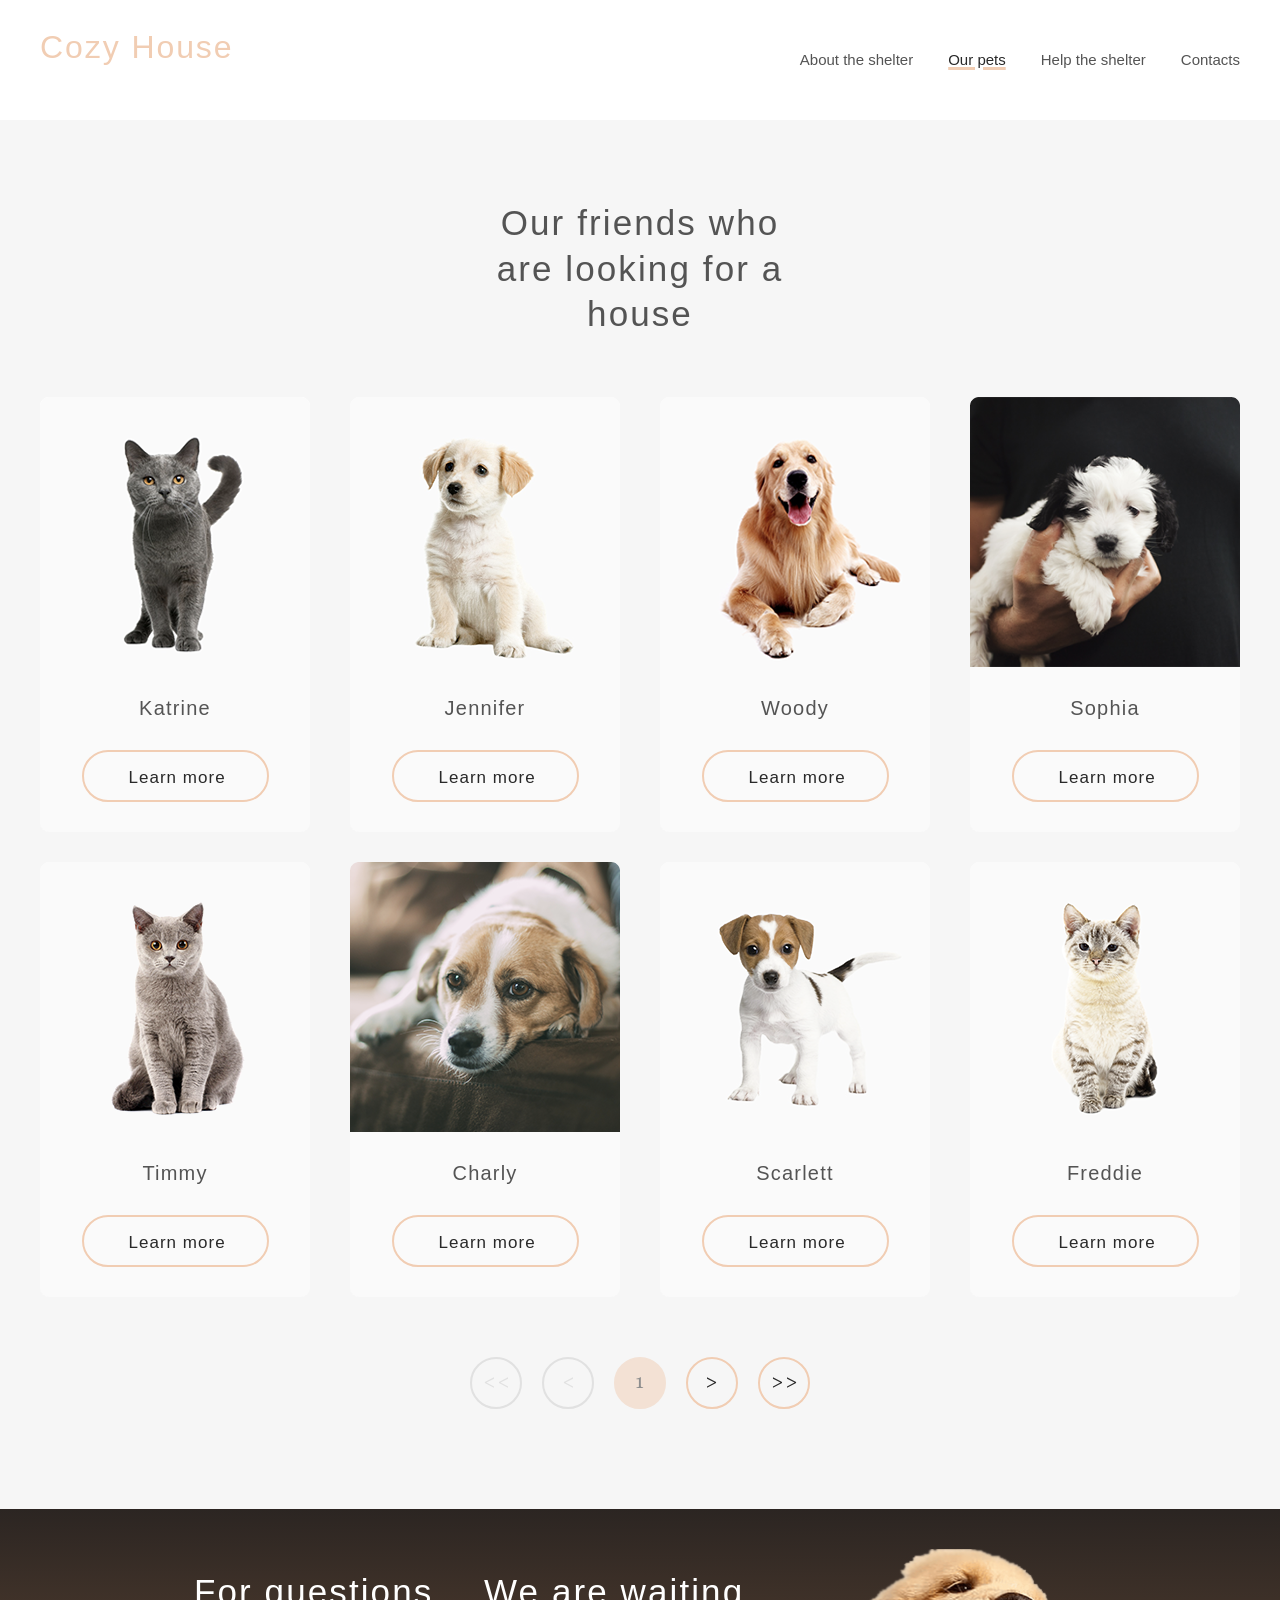
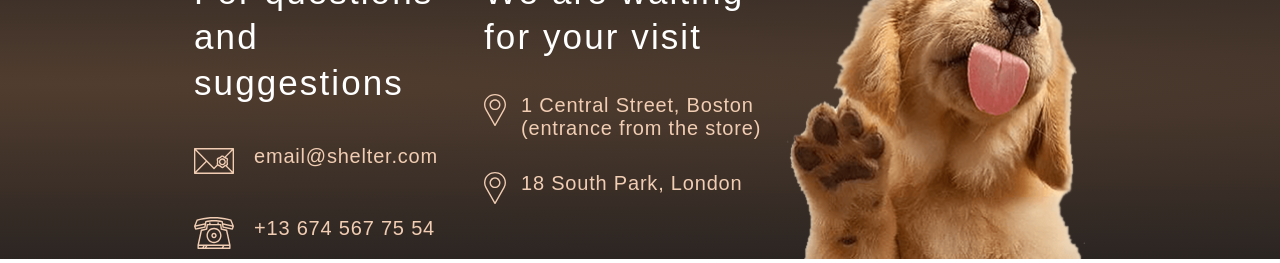
==== pages/our-pets.html @ fdd3b84b "feat: add our-pets page" ====
<!DOCTYPE html>
<html lang="en">

<head>
  <meta charset="UTF-8">
  <meta name="viewport" content="width=device-width, initial-scale=1.0">
  <link rel="stylesheet" href="../css/main.css">
  <title>Cozy House</title>
</head>

<body>
  <div class="wrapper">
    <section class="section section-header">
      <header class="header header-content">
        <div class="logo">
          <a href="../index.html" class="logo__title-link">
            <h1 class="logo__title logo__title-dark">Cozy House</h1>
          </a>
          <h2 class="logo__subtitle logo__subtitle-dark">Shelter for pets in Boston</h2>
        </div>
        <nav class="nav">
          <ul class="nav__list">
            <li><a href="../index.html" class="nav__item nav__item-dark">About the shelter</a></li>
            <li><a href="" class="nav__item nav__item-active nav__item-active-dark">Our pets</a></li>
            <li><a href="../index.html#help" class="nav__item nav__item-dark">Help the shelter</a></li>
            <li><a href="#contacts" class="nav__item nav__item-dark">Contacts</a></li>
          </ul>
        </nav>
      </header>
    </section>
    <section class="section pets" id="our">
      <div class="content pets__content pets__content-our">
        <h2 class="title pets__title">
          Our friends who <br> are looking for a house
        </h2>
        <div class="pets__slider pets__slider-our">
          <div class="pet-card">
            <div class="pet-card__img">
              <img src="../images/pets/pets-katrine.png" alt="Katrine">
            </div>
            <div class="pet-card__bottom">
              <span class="pets-card__name">Katrine</span>
              <input type="button" value="Learn more" class="pets-card__button">
            </div>
          </div>
          <div class="pet-card pet-card__center">
            <div class="pet-card__img">
              <img src="../images/pets/pets-jennifer.png" alt="Jennifer">
            </div>
            <div class="pet-card__bottom">
              <span class="pets-card__name">Jennifer</span>
              <input type="button" value="Learn more" class="pets-card__button">
            </div>
          </div>
          <div class="pet-card">
            <div class="pet-card__img">
              <img src="../images/pets/pets-woody.png" alt="Woody">
            </div>
            <div class="pet-card__bottom">
              <span class="pets-card__name">Woody</span>
              <input type="button" value="Learn more" class="pets-card__button">
            </div>
          </div>
          <div class="pet-card">
            <div class="pet-card__img">
              <img src="../images/pets/pets-sophia.png" alt="Sophia">
            </div>
            <div class="pet-card__bottom">
              <span class="pets-card__name">Sophia</span>
              <input type="button" value="Learn more" class="pets-card__button">
            </div>
          </div>
          <div class="pet-card">
            <div class="pet-card__img">
              <img src="../images/pets/pets-timmy.png" alt="Timmy">
            </div>
            <div class="pet-card__bottom">
              <span class="pets-card__name">Timmy</span>
              <input type="button" value="Learn more" class="pets-card__button">
            </div>
          </div>
          <div class="pet-card">
            <div class="pet-card__img">
              <img src="../images/pets/pets-charly.png" alt="Charly">
            </div>
            <div class="pet-card__bottom">
              <span class="pets-card__name">Charly</span>
              <input type="button" value="Learn more" class="pets-card__button">
            </div>
          </div>
          <div class="pet-card">
            <div class="pet-card__img">
              <img src="../images/pets/pets-scarlet.png" alt="Scarlett">
            </div>
            <div class="pet-card__bottom">
              <span class="pets-card__name">Scarlett</span>
              <input type="button" value="Learn more" class="pets-card__button">
            </div>
          </div>
          <div class="pet-card">
            <div class="pet-card__img">
              <img src="../images/pets/pets-freddie.png" alt="Freddie">
            </div>
            <div class="pet-card__bottom">
              <span class="pets-card__name">Freddie</span>
              <input type="button" value="Learn more" class="pets-card__button">
            </div>
          </div>
        </div>
        <div class="pets__navigation">
          <button disabled class="button-arrow button-arrow-unactive">
            <object type="image/svg+xml" data="../images/icons/icon-arrow-two-left.svg"></object>
          </button>
          <button disabled class="button-arrow button-arrow-unactive">
            <object type="image/svg+xml" data="../images/icons/icon-arrow-one-left.svg"></object>
          </button>
          <button disabled class="button-arrow button-arrow-number">
            <object type="image/svg+xml" data="../images/icons/icon-1.svg"></object>
          </button>
          <button class="button-arrow button-arrow-active">
            <object type="image/svg+xml" data="../images/icons/icon-arrow-one-right.svg"></object>
          </button>
          <button class="button-arrow button-arrow-active">
            <object type="image/svg+xml" data="../images/icons/icon-arrow-two-right.svg"></object>
          </button>
        </div>
      </div>
    </section>
    <footer class="section footer" id="contacts">
      <div class="content footer__content">
        <div class="footer__contact">
          <h2 class="title footer__titel">For questions and suggestions</h2>
          <ul class="footer__contact-list">
            <li class="email-phone">
              <div class="email__svg">
                <a href="mailto:email@shelter.com">
                  <img src="../images/icons/icon-email.svg" alt="email">
                </a>
              </div>
              <div>
                <a href="mailto:email@shelter.com" class="link">email@shelter.com</a>
              </div>
            </li>
            <li class="email-phone">
              <div class="phone__svg">
                <a href="tel:+136745677554">
                  <img src="../images/icons/icon-phone.svg" alt="phone">
                </a>
              </div>
              <div>
                <a href="tel:+136745677554" class="link">+13 674 567 75 54</a>
              </div>
            </li>
          </ul>
        </div>
        <div class="footer__adress">
          <h2 class="title footer__titel">We are waiting for your visit</h2>
          <ul class="footer__adress-list">
            <li class="adress">
              <div class="adress__svg">
                <object type="image/svg+xml" data="../images/icons/icon-marker.svg"></object>
              </div>
              <div>
                <a href="https://www.google.com/maps/search/1+Central+Street,+Boston/@42.3144474,-71.0526844,12z/data=!3m1!4b1?entry=ttu"
                  class="link" target="_blank">1 Central Street, Boston (entrance from the store)</a>
              </div>
            </li>
            <li class="adress">
              <div class="adress__svg">
                <object type="image/svg+xml" data="../images/icons/icon-marker.svg"></object>
              </div>
              <div>
                <a href="https://www.google.com/maps/search/18+South+Park,+London/@51.4202201,-0.1984595,17z/data=!3m1!4b1?entry=ttu"
                  class="link" target="_blank">18 South Park, London</a>
              </div>
            </li>
          </ul>
        </div>
        <div class="footer-puppy">
          <img src="../images/footer-puppy.svg" alt="Dog footer">
        </div>
      </div>
    </footer>
  </div>
</body>

</html>
---- css/main.css ----
* {
  box-sizing: border-box;
  padding: 0;
  margin: 0;
}

html {
  scroll-behavior: smooth;
}

.wrapper {
  min-height: 100%;
  margin: 0 auto;
  padding: 0;
}

.section {
  display: flex;
  flex-direction: column;
  align-items: center;
}

.title {
  font-family: "Georgia", sans-serif;
  font-weight: 400;
  font-size: 35px;
  line-height: 130%;
  letter-spacing: 0.06em;
  color: #545454;
  cursor: default;
}

.subtitle {
  font-family: "Arial", sans-serif;
  font-weight: 400;
  font-size: 15px;
  line-height: 160%;
  color: #4c4c4c;
  cursor: default;
}
.subtitle-white {
  color: #cdcdcd;
  width: 460px;
}

.link {
  font-family: "Georgia", sans-serif;
  font-weight: 400;
  font-size: 20px;
  line-height: 115%;
  letter-spacing: 0.04em;
  color: #f1cdb3;
  text-decoration: none;
  transition: 0.2s;
}
.link:hover {
  color: #fff;
}

.header {
  width: 1200px;
  height: 60px;
  display: flex;
  align-items: center;
  justify-content: space-between;
  margin: 30px 0px 0px 0px;
}
.header .logo {
  width: auto;
  height: 60px;
  display: flex;
  flex-direction: column;
  align-items: center;
  gap: 10px;
}
.header .logo__title {
  font-family: "Georgia", sans-serif;
  font-weight: 400;
  font-size: 32px;
  line-height: 110%;
  letter-spacing: 0.06em;
  color: #f1cdb3;
}
.header .logo__subtitle {
  font-family: "Arial", sans-serif;
  font-weight: 400;
  font-size: 13px;
  letter-spacing: 0.1em;
  color: #fff;
}

.nav {
  display: flex;
  flex-direction: row;
}
.nav__list {
  display: flex;
  flex-wrap: wrap;
  justify-content: space-between;
  list-style: none;
  gap: 35px;
}
.nav__item {
  font-family: "Arial", sans-serif;
  text-decoration: none;
  font-weight: 400;
  font-size: 15px;
  line-height: 160%;
  color: #cdcdcd;
  transition: 0.2s;
}
.nav__item:hover {
  color: #fafafa;
}
.nav__item-active {
  -webkit-text-decoration: underline solid #f1cdb3 3px;
          text-decoration: underline solid #f1cdb3 3px;
  color: #fafafa;
  cursor: default;
}

.footer {
  background-size: cover;
  background: radial-gradient(549.89% 73.65% at 5.73% 50%, rgb(81, 61, 47) 0%, rgb(26, 26, 28) 100%), url("../images/footer-background.svg");
}
.footer__content {
  margin-top: 40px;
  justify-content: space-between;
}
.footer__titel {
  color: #fff;
  width: 285px;
}
.footer__contact {
  width: 290px;
  height: 234px;
  display: flex;
  flex-direction: column;
  gap: 40px;
  margin: 20px 0px 0px 0px;
}
.footer__adress {
  width: 302px;
  height: 234px;
  display: flex;
  flex-direction: column;
  margin-top: 20px;
}
.footer__contact-list {
  display: flex;
  flex-direction: column;
  gap: 40px;
}
.footer__adress-list {
  display: flex;
  flex-direction: column;
}

.email-phone {
  width: 251px;
  height: 32px;
  display: flex;
  flex-direction: row;
  gap: 20px;
}

.email__svg {
  background-position: center left;
  background-repeat: no-repeat;
  background-size: cover;
  width: 40px;
  height: 32px;
}

.adress {
  width: 302px;
  display: flex;
  flex-direction: row;
  gap: 15px;
  margin: 34px 0 32px 0;
}
.adress:last-child {
  margin: 0px;
}

.footer-puppy {
  width: 300px;
  height: 310px;
}

.content {
  display: flex;
  justify-content: center;
  width: 1200px;
}

.content-column {
  display: flex;
  flex-direction: column;
  max-width: 460px;
}

.startscreen {
  gap: 90px;
  background-size: cover;
  background-image: radial-gradient(237.5% 111.8% at 0% 0%, rgb(91, 72, 58) 0%, rgb(38, 36, 37) 100%), url(../images/start-screen-gradient-background.svg);
}
.startscreen .startscreen__content-collumn {
  margin-top: 163px;
  gap: 42px;
}
.startscreen .title-white {
  font-size: 44px;
  color: #fff;
  letter-spacing: 0em;
  width: 310px;
}
.startscreen .startscreen__content-img {
  width: 698px;
  height: 728px;
  margin-left: 50px;
}

.about {
  background-color: #fff;
}
.about__content {
  gap: 120px;
  margin: 80px 0 100px 0;
}
.about__collumn {
  display: flex;
  flex-direction: column;
  justify-content: center;
  max-width: 430px;
}
.about__collumn-title {
  width: 370px;
  height: 90px;
}
.about-collumn__subtitle {
  margin: 25px 0px;
}
.about-collumn__subtitle:last-child {
  margin: 0px;
}
.about__img {
  background-image: url(../images/about-pets.svg);
  width: 300px;
  height: 408px;
}

.pets {
  background: #f6f6f6;
}
.pets__content {
  flex-direction: column;
  align-items: center;
  margin: 80px 0 100px 0;
  gap: 60px;
}
.pets__title {
  max-width: 400px;
  text-align: center;
  margin: 0 auto;
}

.help {
  background-color: #fff;
}
.help__content {
  display: flex;
  flex-direction: column;
  align-items: center;
  margin: 80px 0 100px 0;
  gap: 60px;
}
.help__title {
  text-align: center;
}
.help__list {
  display: flex;
  flex-wrap: wrap;
  justify-content: center;
  gap: 50px 120px;
}

.list-icon {
  display: flex;
  flex-direction: column;
  align-items: center;
  gap: 30px;
}
.list-icon__text {
  font-family: "Georgia", sans-serif;
  font-weight: 400;
  font-size: 20px;
  line-height: 115%;
  letter-spacing: 0.06em;
  text-align: center;
  color: #545454;
}

.donation {
  background: #f6f6f6;
}
.donation__content {
  max-width: 915px;
  margin: 80px 0 100px 0;
  gap: 30px;
  align-items: center;
}
.donation__img {
  display: flex;
  align-content: center;
  width: 505px;
  height: 261px;
}
.donation__column {
  width: 380px;
  height: 282px;
  gap: 20px;
}
.donation__title {
  width: 300px;
}
.donation__subheading {
  font-family: "Georgia", sans-serif;
  font-weight: 400;
  font-size: 15px;
  line-height: 110%;
  letter-spacing: 0.06em;
  color: #545454;
}
.donation__card {
  display: flex;
  gap: 13px;
  border-radius: 9px;
  padding: 10px 15px;
  width: 349px;
  height: 43px;
  background: #f1cdb3;
}
.donation__subtitle {
  font-family: "Arial", sans-serif;
  font-style: italic;
  font-weight: 400;
  font-size: 12px;
  line-height: 150%;
  color: #b2b2b2;
}

.card-svg {
  fill: #292929;
}

.card-text {
  font-family: "Georgia", sans-serif;
  font-weight: 400;
  font-size: 20px;
  line-height: 115%;
  letter-spacing: 0.06em;
  color: #545454;
  transition: 1s;
}
.card-text:hover {
  color: #fff;
}

.button {
  border-radius: 100px;
  padding: 15px 45px;
  width: 261px;
  height: 52px;
  background-color: #f1cdb3;
  font-family: "Arial", sans-serif;
  font-weight: 400;
  font-size: 17px;
  line-height: 130%;
  letter-spacing: 0.06em;
  color: #292929;
  transition: 0.2s;
}
.button:hover {
  background: #fddcc4;
  border-color: #fddcc4;
  cursor: pointer;
}

.button-arrow {
  width: 52px;
  height: 52px;
  background-color: transparent;
  border-radius: 100px;
  color: #292929;
  border: 2px solid #f1cdb3;
  margin-right: 53px;
  display: flex;
  align-items: center;
  justify-content: center;
  transition: 0.2s;
}
.button-arrow:hover {
  background: #fddcc4;
  border-color: #fddcc4;
}
.button-arrow:last-child {
  margin-left: 53px;
  margin-right: 0px;
}

.content__button {
  width: 207px;
}
.content__button-text {
  font-family: "Arial", sans-serif;
  font-weight: 400;
  font-size: 17px;
  line-height: 130%;
  letter-spacing: 0.06em;
  color: #292929;
  text-decoration: none;
}

.pet-card {
  display: flex;
  flex-direction: column;
  width: 270px;
  height: 435px;
  background-color: #fafafa;
  border-radius: 9px;
  gap: 30px;
  transition: all 0.3s ease;
}
.pet-card:hover {
  transform: scale(1.2);
  box-shadow: 0 5px 15px rgba(0, 0, 0, 0.1);
  cursor: pointer;
}
.pet-card__center {
  margin: 0px 90px;
}
.pet-card__bottom {
  display: flex;
  flex-direction: column;
  align-items: center;
  gap: 30px;
}
.pet-card__img {
  border-radius: 9px 9px 0 0;
  width: 100%;
  height: 270px;
}
.pet-card__img img {
  width: 100%;
  height: 100%;
  -o-object-fit: cover;
     object-fit: cover;
}

.pets-card__button {
  font-family: "Georgia", sans-serif;
  background-color: transparent;
  border: 2px solid #f1cdb3;
  border-radius: 100px;
  padding: 15px 45px;
  width: 187px;
  height: 52px;
  font-weight: 400;
  font-size: 17px;
  line-height: 130%;
  letter-spacing: 0.06em;
  color: #292929;
  transition: 0.2s;
}
.pets-card__button:hover {
  background: #fddcc4;
  border-color: #fddcc4;
  cursor: pointer;
}

.pets-card__name {
  font-family: "Georgia", sans-serif;
  font-weight: 400;
  font-size: 20px;
  letter-spacing: 0.06em;
  text-align: center;
  color: #545454;
}

.pets__slider {
  display: flex;
  justify-content: center;
  align-items: center;
  width: 100%;
}

.pets__button {
  border: none;
  display: flex;
  padding: 0px;
  justify-content: center;
  align-items: center;
  transition: 0.2s;
}
.pets__button:hover {
  background: #fddcc4;
  border-color: #fddcc4;
  cursor: pointer;
}
.pets__button-text {
  font-family: "Georgia", sans-serif;
  font-weight: 400;
  font-size: 17px;
  line-height: 130%;
  letter-spacing: 0.06em;
  color: #292929;
  text-decoration: none;
}

.section-header {
  height: 120px;
  justify-content: center;
}

.header-content {
  width: 1200px;
  height: 60px;
  margin: 0px;
}

.logo__title-dark {
  color: #545454;
}
.logo__subtitle-dark {
  color: #292929;
}
.logo__title-link {
  text-decoration: none;
}

.nav__item-dark {
  color: #545454;
  transition: 1s;
}
.nav__item-dark:hover {
  color: #f1cdb3;
}
.nav__item-active-dark {
  color: #292929;
  transition: 1s;
}
.nav__item-active-dark:hover {
  color: #292929;
}

.pets__content-our {
  gap: 60px;
}
.pets__slider-our {
  flex-wrap: wrap;
  justify-content: space-between;
  gap: 30px 0px;
}

.pet-card__center {
  margin: 0px;
}

.pets__navigation {
  display: flex;
  justify-content: center;
  gap: 20px;
}

.button-arrow {
  margin: 0px;
}
.button-arrow:last-child {
  margin: 0px;
}
.button-arrow-unactive {
  border: 2px solid #cdcdcd;
  margin: 0px;
  cursor: not-allowed;
  opacity: 0.5;
}
.button-arrow-unactive:hover {
  background-color: transparent;
}
.button-arrow-number {
  background: #f1cdb3;
  margin: 0px;
}
.button-arrow-number:hover {
  background-color: #f1cdb3;
}
.button-arrow-active:hover {
  background-color: #f1cdb3;
  cursor: pointer;
}

button:disabled {
  opacity: 0.5;
  cursor: not-allowed;
}/*# sourceMappingURL=main.css.map */
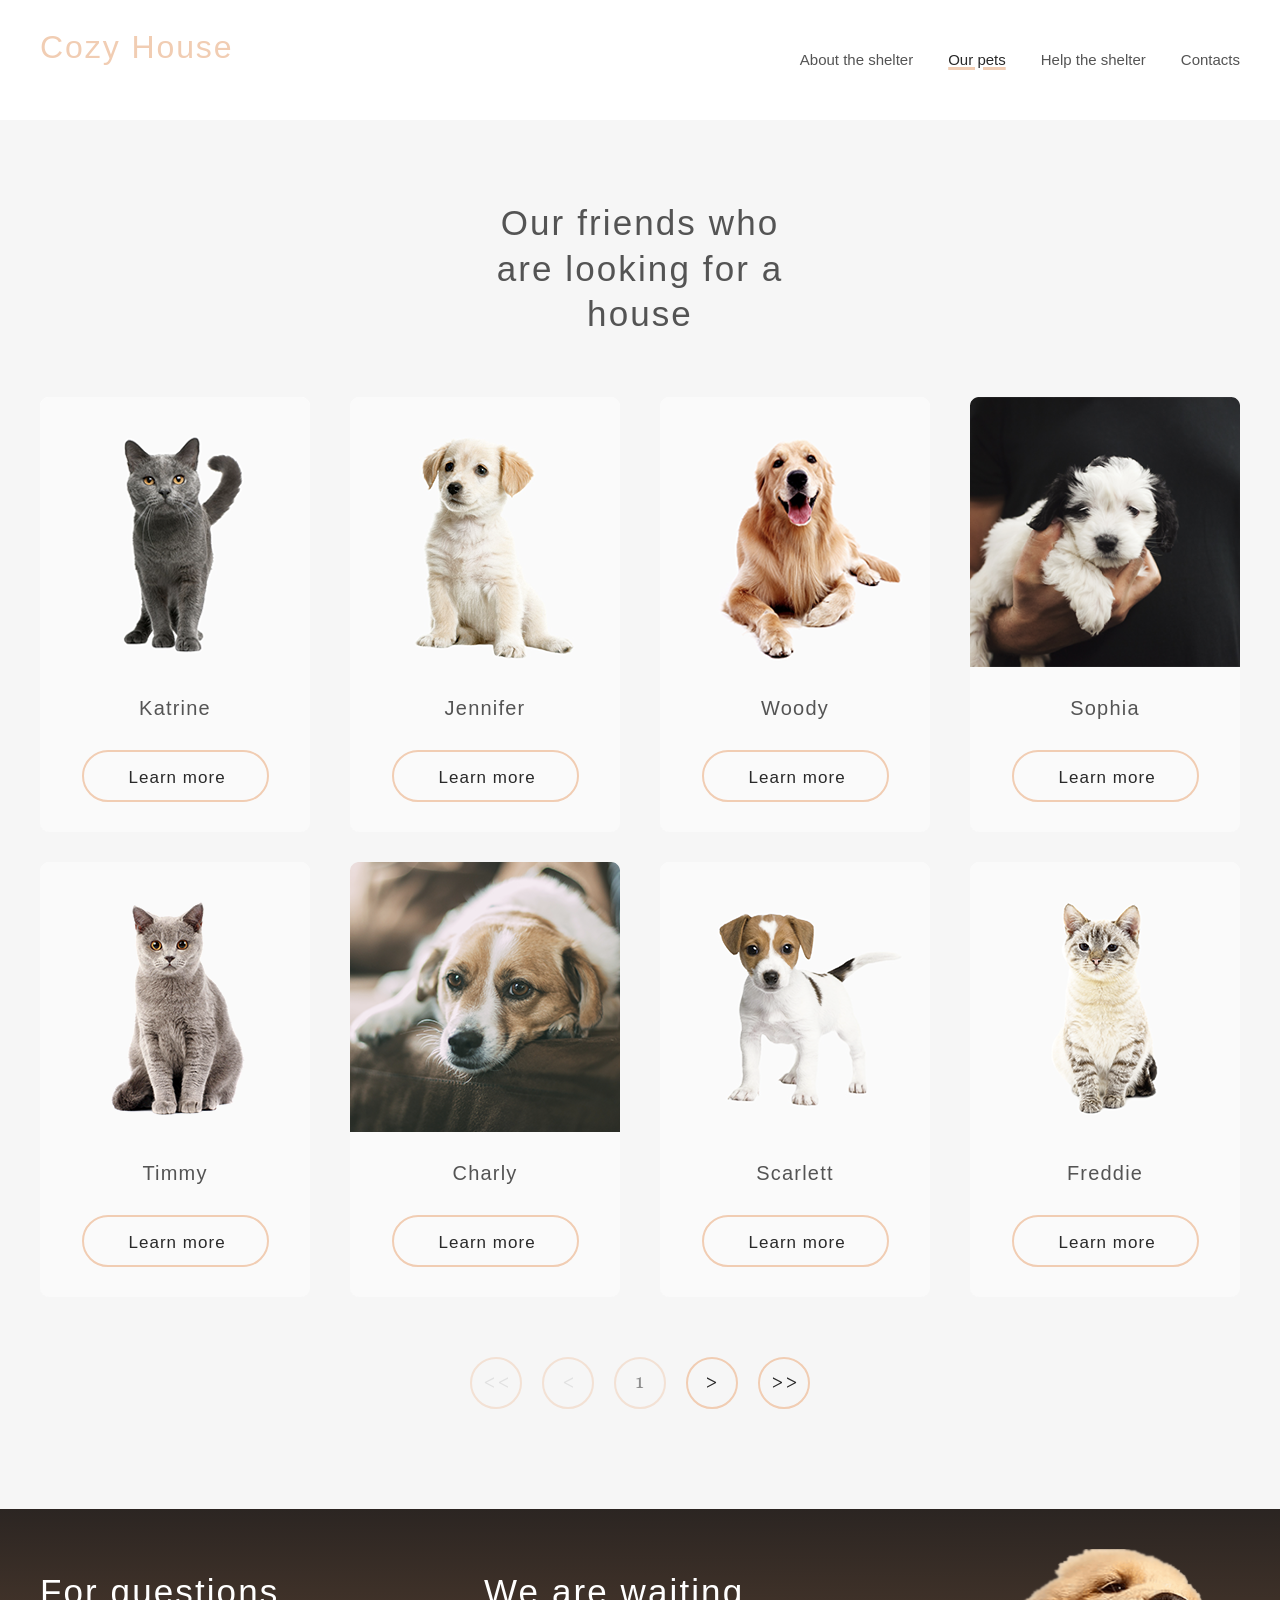
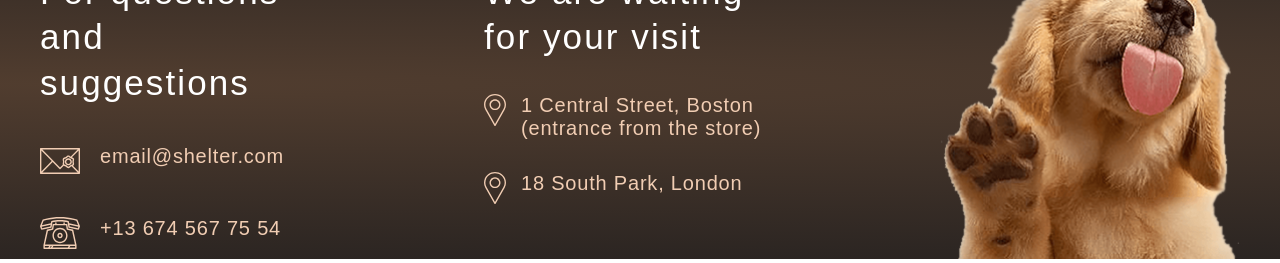
==== commit e779d0b2: "feat: add styles for Our pets page" ====
--- a/pages/our-pets.html
+++ b/pages/our-pets.html
@@ -4,6 +4,7 @@
 <head>
   <meta charset="UTF-8">
   <meta name="viewport" content="width=device-width, initial-scale=1.0">
+  <link rel="icon" type="image/png" sizes="32x32" href="../images/icons/favicon-32x32.png">
   <link rel="stylesheet" href="../css/main.css">
   <title>Cozy House</title>
 </head>
@@ -43,7 +44,7 @@
               <input type="button" value="Learn more" class="pets-card__button">
             </div>
           </div>
-          <div class="pet-card pet-card__center">
+          <div class="pet-card ">
             <div class="pet-card__img">
               <img src="../images/pets/pets-jennifer.png" alt="Jennifer">
             </div>
@@ -108,19 +109,19 @@
           </div>
         </div>
         <div class="pets__navigation">
-          <button disabled class="button-arrow button-arrow-unactive">
+          <button disabled class="button-arrow-our button-arrow-unactive">
             <object type="image/svg+xml" data="../images/icons/icon-arrow-two-left.svg"></object>
           </button>
-          <button disabled class="button-arrow button-arrow-unactive">
+          <button disabled class="button-arrow-our button-arrow-unactive">
             <object type="image/svg+xml" data="../images/icons/icon-arrow-one-left.svg"></object>
           </button>
-          <button disabled class="button-arrow button-arrow-number">
+          <button disabled class="button-arrow-our button-arrow-number">
             <object type="image/svg+xml" data="../images/icons/icon-1.svg"></object>
           </button>
-          <button class="button-arrow button-arrow-active">
+          <button class="button-arrow-our button-arrow-active">
             <object type="image/svg+xml" data="../images/icons/icon-arrow-one-right.svg"></object>
           </button>
-          <button class="button-arrow button-arrow-active">
+          <button class="button-arrow-our button-arrow-active">
             <object type="image/svg+xml" data="../images/icons/icon-arrow-two-right.svg"></object>
           </button>
         </div>
--- a/css/main.css
+++ b/css/main.css
@@ -119,6 +119,18 @@
   cursor: default;
 }
 
+.content {
+  display: flex;
+  justify-content: center;
+  width: 1200px;
+}
+
+.content-column {
+  display: flex;
+  flex-direction: column;
+  max-width: 460px;
+}
+
 .footer {
   background-size: cover;
   background: radial-gradient(549.89% 73.65% at 5.73% 50%, rgb(81, 61, 47) 0%, rgb(26, 26, 28) 100%), url("../images/footer-background.svg");
@@ -186,18 +198,6 @@
 .footer-puppy {
   width: 300px;
   height: 310px;
-}
-
-.content {
-  display: flex;
-  justify-content: center;
-  width: 1200px;
-}
-
-.content-column {
-  display: flex;
-  flex-direction: column;
-  max-width: 460px;
 }
 
 .startscreen {
@@ -493,6 +493,7 @@
   justify-content: center;
   align-items: center;
   width: 100%;
+  gap: 30px 0px;
 }
 
 .pets__button {
@@ -563,39 +564,49 @@
   gap: 30px 0px;
 }
 
-.pet-card__center {
+.pets__navigation {
+  display: flex;
+  justify-content: center;
+  gap: 20px;
+}
+
+.button-arrow-our {
   margin: 0px;
-}
-
-.pets__navigation {
-  display: flex;
-  justify-content: center;
-  gap: 20px;
-}
-
-.button-arrow {
+  width: 52px;
+  height: 52px;
+  background-color: transparent;
+  border-radius: 100px;
+  color: #292929;
+  border: 2px solid #f1cdb3;
+  display: flex;
+  align-items: center;
+  justify-content: center;
+  transition: 0.2s;
+}
+.button-arrow-our:hover {
+  background: #fddcc4;
+  border-color: #fddcc4;
+}
+.button-arrow-our:last-child {
   margin: 0px;
 }
-.button-arrow:last-child {
-  margin: 0px;
-}
-.button-arrow-unactive {
+.button-arrow-our-unactive {
   border: 2px solid #cdcdcd;
   margin: 0px;
   cursor: not-allowed;
   opacity: 0.5;
 }
-.button-arrow-unactive:hover {
+.button-arrow-our-unactive:hover {
   background-color: transparent;
 }
-.button-arrow-number {
+.button-arrow-our-number {
   background: #f1cdb3;
   margin: 0px;
 }
-.button-arrow-number:hover {
+.button-arrow-our-number:hover {
   background-color: #f1cdb3;
 }
-.button-arrow-active:hover {
+.button-arrow-our-active:hover {
   background-color: #f1cdb3;
   cursor: pointer;
 }
